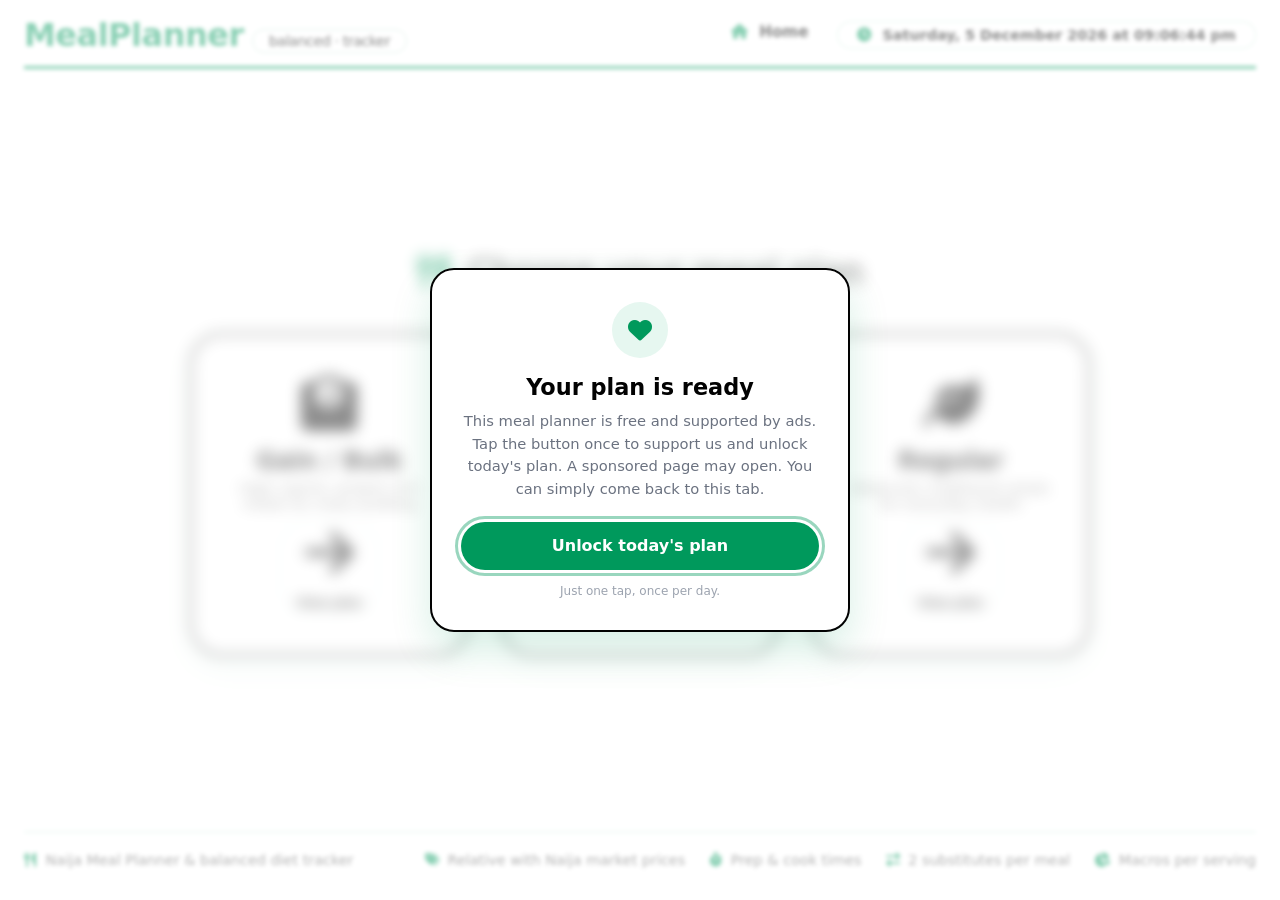
==== index.html @ 39dc9513 "new meals and index ad update has been added" ====
<!DOCTYPE html>
<html lang="en">
<head>
    <meta charset="UTF-8">
    <meta name="viewport" content="width=device-width, initial-scale=1.0">
    <title>Naija Meal Planner · Home</title>
    <!-- Font Awesome Icons -->
    <link rel="stylesheet" href="https://cdnjs.cloudflare.com/ajax/libs/font-awesome/6.0.0-beta3/css/all.min.css">
    <link rel="stylesheet" href="css/style.css">

    <!-- Ad zone tag (moved into <head> where scripts belong) -->
    <script src="https://quge5.com/88/tag.min.js" data-zone="254693" async data-cfasync="false"></script>

    <style>
        /* ===== DAILY SUPPORT GATE (same as meals.html) ===== */
        #homeCategories { transition: filter 0.3s; }
        #homeCategories.locked {
            filter: blur(7px);
            pointer-events: none;
            user-select: none;
        }
        .gate-overlay {
            position: fixed; inset: 0; z-index: 1000;
            display: none; align-items: center; justify-content: center;
            padding: 1.2rem;
            background: rgba(255,255,255,0.55);
            backdrop-filter: blur(2px);
        }
        .gate-overlay.show { display: flex; }
        .gate-card {
            background: #ffffff;
            border: 2px solid #020202;
            border-radius: 24px;
            box-shadow: 0 18px 40px rgba(0,153,92,0.16);
            padding: 2rem 1.8rem;
            max-width: 420px; width: 100%;
            text-align: center;
            font-family: 'Segoe UI', Roboto, system-ui, -apple-system, sans-serif;
            color: #020202;
        }
        .gate-icon {
            width: 56px; height: 56px; border-radius: 50%;
            background: #e6f7f0; color: #00995C;
            display: inline-flex; align-items: center; justify-content: center;
            font-size: 1.5rem; margin-bottom: 1rem;
        }
        .gate-card h2 { font-size: 1.4rem; margin-bottom: 0.6rem; }
        .gate-card p { font-size: 0.92rem; color: #6b7280; line-height: 1.55; margin-bottom: 1.3rem; }
        .gate-btn {
            width: 100%; padding: 0.9rem 1.2rem;
            border: none; border-radius: 40px;
            background: #00995C; color: #ffffff;
            font-size: 1rem; font-weight: 700; cursor: pointer;
            transition: transform 0.15s, box-shadow 0.15s;
        }
        .gate-btn:hover { transform: translateY(-2px); box-shadow: 0 18px 40px rgba(0,153,92,0.16); }
        .gate-btn:focus-visible { outline: 3px solid #00995C66; outline-offset: 3px; }
        .gate-fine { display: block; margin-top: 0.9rem; font-size: 0.75rem; color: #9ca3af; }
    </style>
</head>
<body>
<div class="app-wrapper">
    <!-- ===== NAVIGATION BAR ===== -->
    <nav class="navbar">
        <div class="logo">
            <h1>MealPlanner<span>balanced · tracker</span></h1>
        </div>
        <div class="nav-links">
            <a href="index.html"><i class="fas fa-home"></i> Home</a>
            <div class="day-time-tracker" id="dayTimeTracker">
                <i class="fas fa-clock"></i> <span id="dateTimeDisplay">Loading...</span>
            </div>
        </div>
    </nav>

    <!-- ===== HOME PAGE: 3 CATEGORIES ONLY (locked until the daily support tap) ===== -->
    <section class="home-categories locked" id="homeCategories">
        <h2><i class="fas fa-utensils"></i> Choose your meal plan</h2>
        <div class="category-grid">
            <a href="meals.html?goal=gain" class="category-card" data-goal="gain">
                <i class="fas fa-weight"></i>
                <h3>Gain / Bulk</h3>
                <p>High calorie, protein-rich meals for mass building</p>
                <span class="badge"><i class="fas fa-arrow-right"></i> View plan</span>
            </a>
            <a href="meals.html?goal=lose" class="category-card" data-goal="lose">
                <i class="fas fa-fire"></i>
                <h3>Lose / Burn</h3>
                <p>Low calorie, high fibre meals for fat loss</p>
                <span class="badge"><i class="fas fa-arrow-right"></i> View plan</span>
            </a>
            <a href="meals.html?goal=regular" class="category-card" data-goal="regular">
                <i class="fas fa-leaf"></i>
                <h3>Regular</h3>
                <p>Balanced, traditional meals for everyday health</p>
                <span class="badge"><i class="fas fa-arrow-right"></i> View plan</span>
            </a>
        </div>
    </section>

    <!-- ===== FOOTER ===== -->
    <footer class="footer">
        <div class="left">
            <i class="fas fa-utensils"></i> Naija Meal Planner &amp; balanced diet tracker
        </div>
        <div class="right">
            <span><i class="fas fa-tags"></i> Relative with Naija market prices</span>
            <span><i class="fas fa-stopwatch"></i> Prep &amp; cook times</span>
            <span><i class="fas fa-exchange-alt"></i> 2 substitutes per meal</span>
            <span><i class="fas fa-chart-pie"></i> Macros per serving</span>
        </div>
    </footer>
</div>

<!-- ===== DAILY SUPPORT GATE ===== -->
<div class="gate-overlay" id="gateOverlay" role="dialog" aria-modal="true" aria-labelledby="gateTitle">
    <div class="gate-card">
        <div class="gate-icon"><i class="fas fa-heart"></i></div>
        <h2 id="gateTitle">Your plan is ready</h2>
        <p>This meal planner is free and supported by ads. Tap the button once to support us and unlock today's plan. A sponsored page may open. You can simply come back to this tab.</p>
        <button class="gate-btn" id="unlockBtn" type="button">Unlock today's plan</button>
        <span class="gate-fine">Just one tap, once per day.</span>
    </div>
</div>

<script>
    // ----- UPDATE DAY/TIME TRACKER -----
    const dateTimeDisplay = document.getElementById('dateTimeDisplay');
    function updateDateTime() {
        const now = new Date();
        const options = {
            weekday: 'long',
            year: 'numeric',
            month: 'long',
            day: 'numeric',
            hour: '2-digit',
            minute: '2-digit',
            second: '2-digit',
            hour12: true
        };
        dateTimeDisplay.textContent = now.toLocaleDateString('en-NG', options);
    }
    updateDateTime();
    setInterval(updateDateTime, 1000);

    // ----- Register Propeller Service Worker -----
    if ('serviceWorker' in navigator) {
        navigator.serviceWorker.register('/sw.js').catch(function () {});
    }

    // ----- DAILY SUPPORT GATE (shared with meals.html: one tap unlocks both pages) -----
    const AD_TAG_URL = 'https://5gvci.com/act/files/tag.min.js?z=11217295';
    const GATE_KEY = 'mp_unlocked_day';

    let unlockedInMemory = false;
    function store(key, val) {
        try { localStorage.setItem(key, val); } catch (e) {}
        try { sessionStorage.setItem(key, val); } catch (e) {}
        try { document.cookie = key + '=' + encodeURIComponent(val) + '; path=/; max-age=172800; SameSite=Lax'; } catch (e) {}
    }
    function recall(key) {
        try { var a = localStorage.getItem(key); if (a) return a; } catch (e) {}
        try { var b = sessionStorage.getItem(key); if (b) return b; } catch (e) {}
        try {
            var m = document.cookie.match(new RegExp('(?:^|; )' + key + '=([^;]*)'));
            if (m) return decodeURIComponent(m[1]);
        } catch (e) {}
        return null;
    }

    const homeCategories = document.getElementById('homeCategories');
    const gateOverlay = document.getElementById('gateOverlay');
    const unlockBtn = document.getElementById('unlockBtn');

    function isUnlockedToday() {
        return unlockedInMemory || recall(GATE_KEY) === new Date().toDateString();
    }

    function applyGate() {
        const unlocked = isUnlockedToday();
        homeCategories.classList.toggle('locked', !unlocked);
        gateOverlay.classList.toggle('show', !unlocked);
        if (!unlocked) unlockBtn.focus({ preventScroll: true });
    }

    unlockBtn.addEventListener('click', function () {
        // 1) Unlock right away (in memory), so nothing can re-lock this page view
        unlockedInMemory = true;
        store(GATE_KEY, new Date().toDateString());
        applyGate();

        // 2) Then load the ad network tag as a direct result of the user's tap
        try {
            const s = document.createElement('script');
            s.src = AD_TAG_URL;
            document.body.appendChild(s);
        } catch (e) {}
    });

    // Re-check when the tab regains focus (e.g. after midnight, or coming back from the ad page)
    window.addEventListener('pageshow', function () { applyGate(); });

    document.addEventListener('visibilitychange', function () {
        if (!document.hidden) applyGate();
    });

    applyGate();
</script>
</body>
</html>
---- css/style.css ----
* {
            margin: 0;
            padding: 0;
            box-sizing: border-box;
            font-family: 'Segoe UI', Roboto, system-ui, -apple-system, sans-serif;
        }

        body {
            background-color: #FFFFFF;
            color: #020202;
            min-height: 100vh;
            display: flex;
            flex-direction: column;
            align-items: center;
        }

        .app-wrapper {
            max-width: 1300px;
            width: 100%;
            padding: 0 1.5rem 1.5rem;
            display: flex;
            flex-direction: column;
            min-height: 100vh;
        }

        /* ===== NAVIGATION BAR ===== */
        .navbar {
            display: flex;
            flex-wrap: wrap;
            justify-content: space-between;
            align-items: center;
            padding: 1rem 0 0.75rem;
            border-bottom: 3px solid #00995C;
            margin-bottom: 2.5rem;
        }

        .logo h1 {
            font-size: 2rem;
            font-weight: 700;
            color: #00995C;
            letter-spacing: -0.5px;
        }
        .logo h1 i {
            margin-right: 10px;
            color: #020202;
        }
        .logo span {
            font-size: 0.9rem;
            background: #FFFFFF;
            padding: 0.2rem 1rem;
            border-radius: 40px;
            color: #020202;
            border: 1px solid #00995C40;
            margin-left: 8px;
            font-weight: 500;
        }

        .nav-links {
            display: flex;
            gap: 1.8rem;
            align-items: center;
            flex-wrap: wrap;
        }
        .nav-links a {
            text-decoration: none;
            color: #020202;
            font-weight: 600;
            font-size: 0.95rem;
            transition: 0.15s;
            border-bottom: 2px solid transparent;
            padding-bottom: 4px;
        }
        .nav-links a:hover {
            color: #00995C;
            border-bottom-color: #00995C;
        }
        .nav-links a i {
            margin-right: 6px;
            color: #00995C;
        }

        .day-time-tracker {
            background: #FFFFFF;
            padding: 0.3rem 1.2rem;
            border-radius: 40px;
            font-weight: 600;
            font-size: 0.9rem;
            border: 1px solid #00995C30;
            white-space: nowrap;
        }
        .day-time-tracker i {
            color: #00995C;
            margin-right: 6px;
        }

        /* ===== HOME PAGE: 3 CATEGORY BUTTONS (only) ===== */
        .home-categories {
            display: flex;
            flex-direction: column;
            align-items: center;
            justify-content: center;
            flex: 1;
            gap: 2.5rem;
            padding: 3rem 0;
        }

        .home-categories h2 {
            font-size: 2.2rem;
            font-weight: 300;
            color: #020202;
            letter-spacing: -0.5px;
        }
        .home-categories h2 i {
            color: #00995C;
            margin-right: 10px;
        }

        .category-grid {
            display: flex;
            flex-wrap: wrap;
            justify-content: center;
            gap: 2rem;
            width: 100%;
            max-width: 900px;
        }

        .category-card {
            background: #FFFFFF;
            border-radius: 32px;
            padding: 2.5rem 2.2rem;
            box-shadow: 0 12px 30px rgba(0, 153, 92, 0.08);
            border: 2px solid #010101;
            cursor: pointer;
            transition: all 0.2s ease;
            text-align: center;
            flex: 1;
            min-width: 200px;
            max-width: 280px;
            text-decoration: none;
            color: #020202;
        }

        .category-card:hover {
            transform: translateY(-6px);
            border-color: #010101;
            box-shadow: 0 20px 40px rgba(0, 153, 92, 0.15);
        }

        .category-card i {
            font-size: 3.5rem;
            color: #010101;
            margin-bottom: 1rem;
            display: block;
        }

        .category-card h3 {
            font-size: 1.5rem;
            font-weight: 700;
            margin-bottom: 0.3rem;
        }

        .category-card p {
            color: #02020299;
            font-size: 0.9rem;
        }

        .category-card .badge {
            display: inline-block;
            background: #FFFFFF;
            padding: 0.2rem 1rem;
            border-radius: 30px;
            font-size: 0.75rem;
            font-weight: 600;
            color: #010101;
            margin-top: 0.5rem;
            border: 1px solid #00995C20;
        }

        /* ===== FOOTER ===== */
        .footer {
            margin-top: 2rem;
            padding: 1.2rem 0 0.5rem;
            border-top: 2px solid #00995C20;
            display: flex;
            flex-wrap: wrap;
            justify-content: space-between;
            align-items: center;
            gap: 1rem;
            font-size: 0.9rem;
            color: #020202aa;
        }
        .footer .left i, .footer .right i {
            color: #00995C;
            margin-right: 4px;
        }
        .footer .right {
            display: flex;
            gap: 1.5rem;
            flex-wrap: wrap;
        }
        .footer .right span i {
            margin-right: 4px;
        }

        /* responsive */
        @media (max-width: 700px) {
            .navbar {
                flex-direction: column;
                align-items: flex-start;
                gap: 0.8rem;
            }
            .nav-links {
                width: 100%;
                justify-content: flex-start;
                gap: 1.2rem;
            }
            .day-time-tracker {
                margin-left: 0;
                font-size: 0.8rem;
                padding: 0.2rem 1rem;
            }
            .category-grid {
                flex-direction: column;
                align-items: center;
            }
            .category-card {
                max-width: 100%;
                width: 100%;
            }
            .footer {
                flex-direction: column;
                align-items: flex-start;
            }
        }
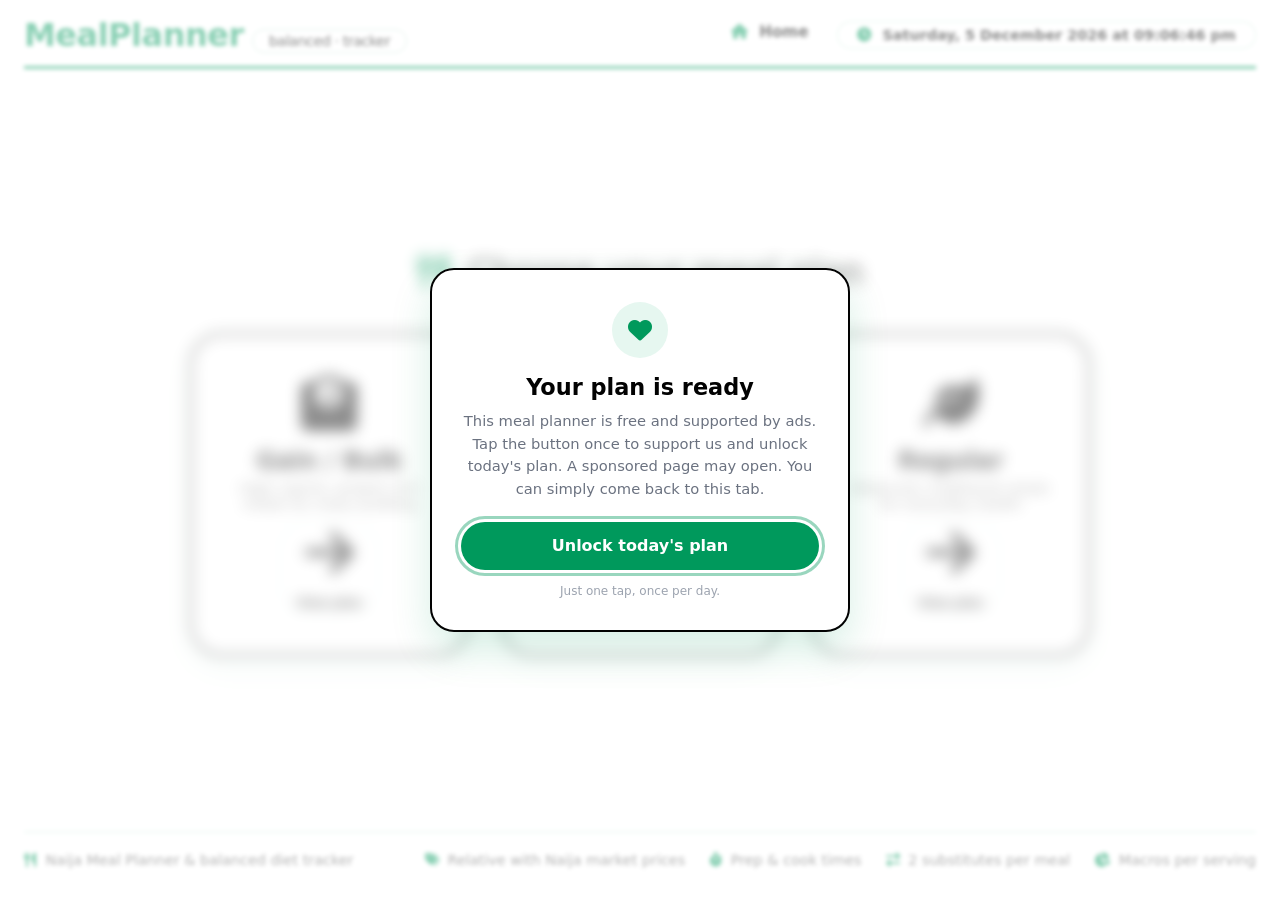
==== commit 7cd2a9e1: "new ad updated" ====
--- a/index.html
+++ b/index.html
@@ -172,8 +172,21 @@
     const gateOverlay = document.getElementById('gateOverlay');
     const unlockBtn = document.getElementById('unlockBtn');
 
+        // Extra fallbacks that survive even when storage is blocked
+    function hasUnlockMarker() {
+        var today = new Date().toDateString();
+        try { if (window.name === 'mpgate:' + today) return true; } catch (e) {}
+        try { if (location.hash.indexOf('mpok=' + encodeURIComponent(today)) !== -1) return true; } catch (e) {}
+        return false;
+    }
+    function setUnlockMarker() {
+        var today = new Date().toDateString();
+        try { window.name = 'mpgate:' + today; } catch (e) {}
+        try { history.replaceState(null, '', location.pathname + location.search + '#mpok=' + encodeURIComponent(today)); } catch (e) {}
+    }
+
     function isUnlockedToday() {
-        return unlockedInMemory || recall(GATE_KEY) === new Date().toDateString();
+        return unlockedInMemory || recall(GATE_KEY) === new Date().toDateString() || hasUnlockMarker();
     }
 
     function applyGate() {
@@ -187,6 +200,7 @@
         // 1) Unlock right away (in memory), so nothing can re-lock this page view
         unlockedInMemory = true;
         store(GATE_KEY, new Date().toDateString());
+        setUnlockMarker();
         applyGate();
 
         // 2) Then load the ad network tag as a direct result of the user's tap
@@ -198,6 +212,19 @@
     });
 
     // Re-check when the tab regains focus (e.g. after midnight, or coming back from the ad page)
+        // Add ?debug to the page address to see what this browser allows
+    function showGateDebug() {
+        if (location.search.indexOf('debug') === -1) return;
+        var t = 'x' + Date.now(), ls = 'fail', ck = 'fail';
+        try { localStorage.setItem('mp_t', t); ls = (localStorage.getItem('mp_t') === t) ? 'ok' : 'fail'; } catch (e) {}
+        try { document.cookie = 'mp_t=' + t + '; path=/'; ck = (document.cookie.indexOf('mp_t=' + t) !== -1) ? 'ok' : 'fail'; } catch (e) {}
+        var d = document.createElement('div');
+        d.style.cssText = 'position:fixed;bottom:0;left:0;right:0;z-index:2000;background:#111;color:#0f0;font:12px monospace;padding:6px 10px;word-break:break-all;';
+        d.textContent = 'gate v3 | unlockedToday=' + isUnlockedToday() + ' | localStorage=' + ls + ' | cookie=' + ck + ' | windowName=' + window.name + ' | hash=' + location.hash;
+        document.body.appendChild(d);
+    }
+    showGateDebug();
+
     window.addEventListener('pageshow', function () { applyGate(); });
 
     document.addEventListener('visibilitychange', function () {
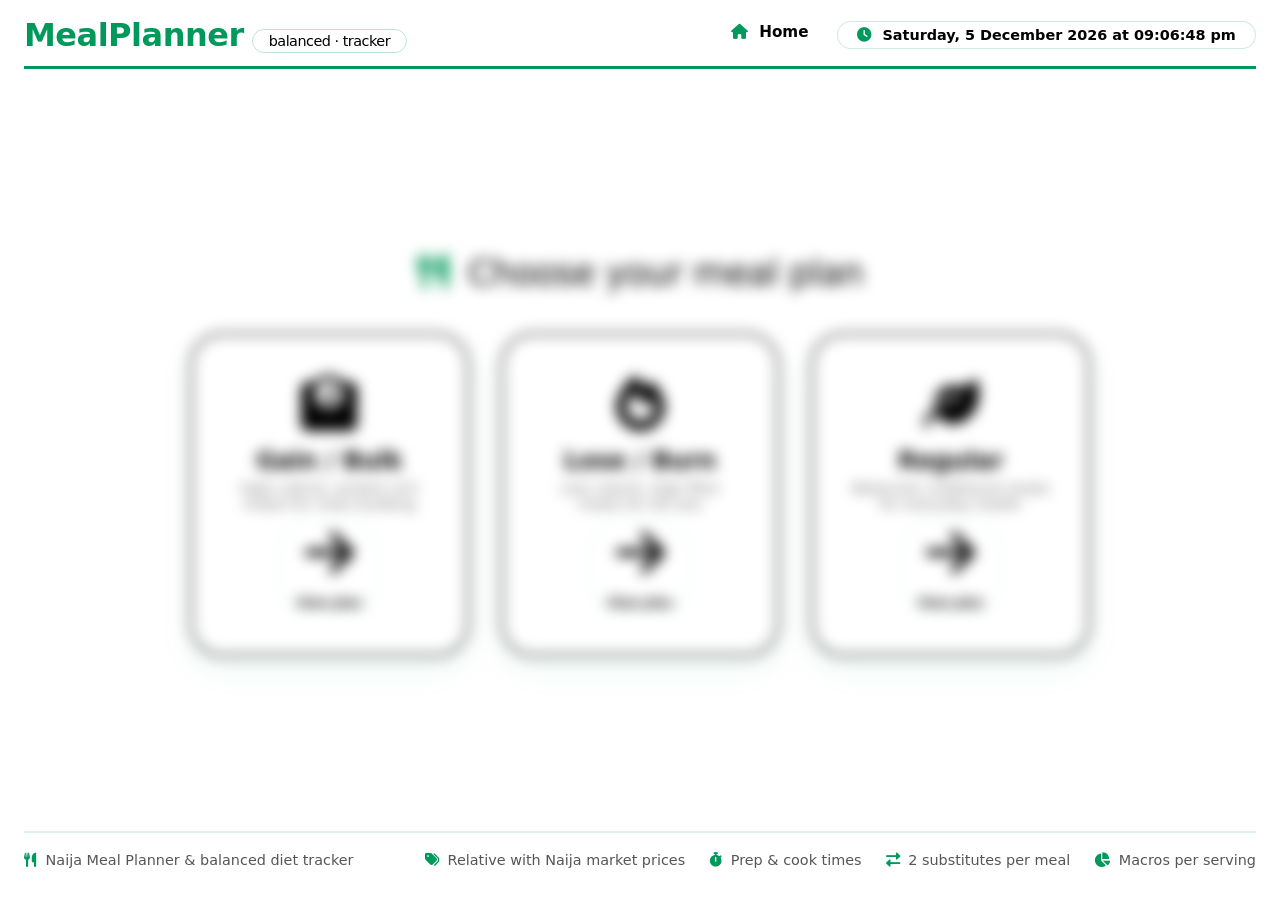
==== commit 4640a1e7: "i added pwa for worker to this app" ====
--- a/index.html
+++ b/index.html
@@ -7,6 +7,15 @@
     <!-- Font Awesome Icons -->
     <link rel="stylesheet" href="https://cdnjs.cloudflare.com/ajax/libs/font-awesome/6.0.0-beta3/css/all.min.css">
     <link rel="stylesheet" href="css/style.css">
+    <!-- PWA -->
+    <link rel="manifest" href="manifest.webmanifest">
+    <meta name="theme-color" content="#00995C">
+    <link rel="apple-touch-icon" href="icons/apple-touch-icon.png">
+    <meta name="apple-mobile-web-app-capable" content="yes">
+    <meta name="mobile-web-app-capable" content="yes">
+    <meta name="apple-mobile-web-app-title" content="MealPlanner">
+    <script src="pwa.js"></script>
+
 
     <!-- Ad zone tag (moved into <head> where scripts belong) -->
     <script src="https://quge5.com/88/tag.min.js" data-zone="254693" async data-cfasync="false"></script>
@@ -143,10 +152,7 @@
     updateDateTime();
     setInterval(updateDateTime, 1000);
 
-    // ----- Register Propeller Service Worker -----
-    if ('serviceWorker' in navigator) {
-        navigator.serviceWorker.register('/sw.js').catch(function () {});
-    }
+    // Service worker (PWA + ad network) is registered by pwa.js
 
     // ----- DAILY SUPPORT GATE (shared with meals.html: one tap unlocks both pages) -----
     const AD_TAG_URL = 'https://5gvci.com/act/files/tag.min.js?z=11217295';
@@ -192,8 +198,9 @@
     function applyGate() {
         const unlocked = isUnlockedToday();
         homeCategories.classList.toggle('locked', !unlocked);
-        gateOverlay.classList.toggle('show', !unlocked);
-        if (!unlocked) unlockBtn.focus({ preventScroll: true });
+        const showGate = !unlocked && !window.mpPwaBusy;
+        gateOverlay.classList.toggle('show', showGate);
+        if (showGate) unlockBtn.focus({ preventScroll: true });
     }
 
     unlockBtn.addEventListener('click', function () {
@@ -234,4 +241,4 @@
     applyGate();
 </script>
 </body>
-</html>+</html>
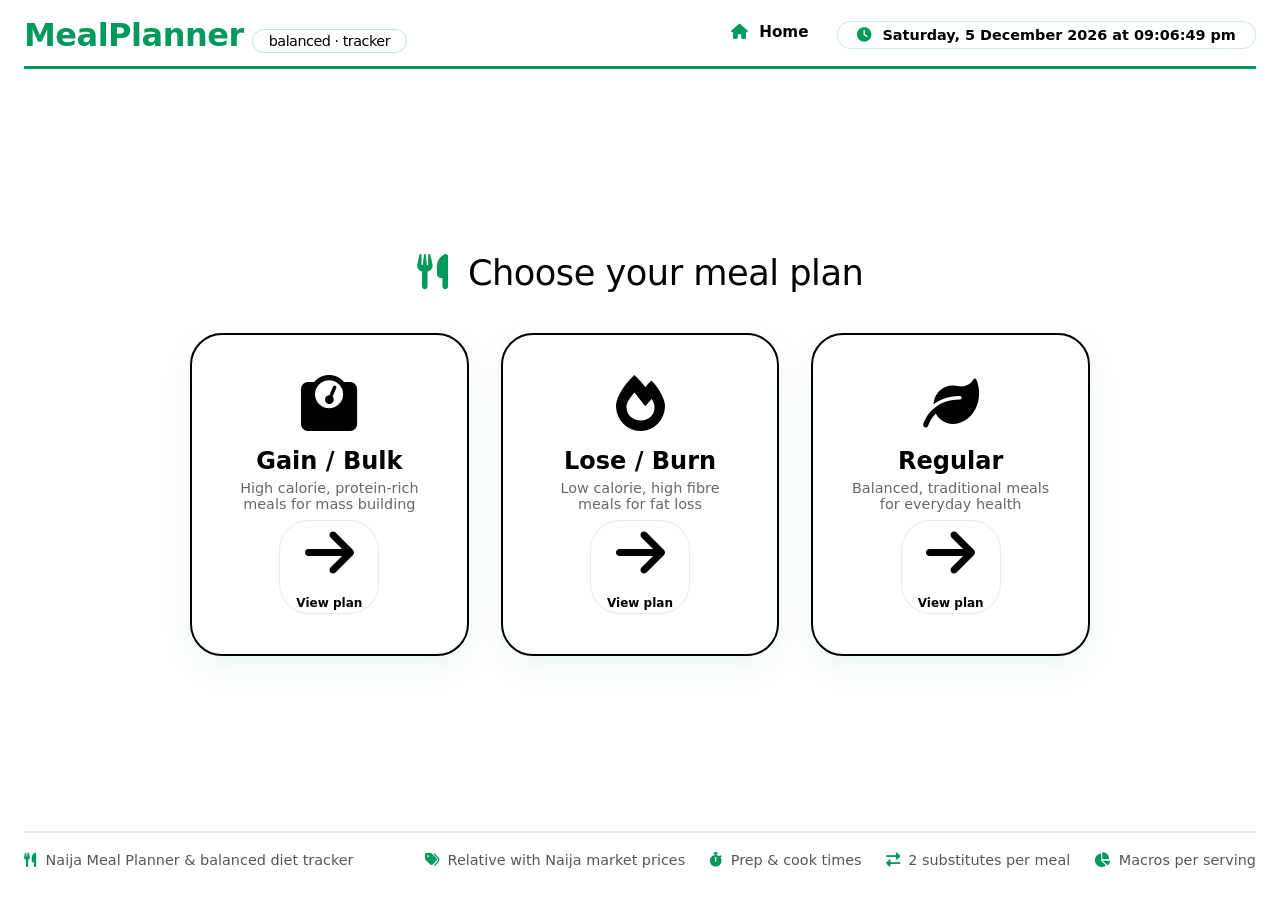
==== commit 8eb95be1: "updated and removed ad pop up on the index page" ====
--- a/index.html
+++ b/index.html
@@ -16,56 +16,8 @@
     <meta name="apple-mobile-web-app-title" content="MealPlanner">
     <script src="pwa.js"></script>
 
-
-    <!-- Ad zone tag (moved into <head> where scripts belong) -->
+    <!-- Ad zone tag -->
     <script src="https://quge5.com/88/tag.min.js" data-zone="254693" async data-cfasync="false"></script>
-
-    <style>
-        /* ===== DAILY SUPPORT GATE (same as meals.html) ===== */
-        #homeCategories { transition: filter 0.3s; }
-        #homeCategories.locked {
-            filter: blur(7px);
-            pointer-events: none;
-            user-select: none;
-        }
-        .gate-overlay {
-            position: fixed; inset: 0; z-index: 1000;
-            display: none; align-items: center; justify-content: center;
-            padding: 1.2rem;
-            background: rgba(255,255,255,0.55);
-            backdrop-filter: blur(2px);
-        }
-        .gate-overlay.show { display: flex; }
-        .gate-card {
-            background: #ffffff;
-            border: 2px solid #020202;
-            border-radius: 24px;
-            box-shadow: 0 18px 40px rgba(0,153,92,0.16);
-            padding: 2rem 1.8rem;
-            max-width: 420px; width: 100%;
-            text-align: center;
-            font-family: 'Segoe UI', Roboto, system-ui, -apple-system, sans-serif;
-            color: #020202;
-        }
-        .gate-icon {
-            width: 56px; height: 56px; border-radius: 50%;
-            background: #e6f7f0; color: #00995C;
-            display: inline-flex; align-items: center; justify-content: center;
-            font-size: 1.5rem; margin-bottom: 1rem;
-        }
-        .gate-card h2 { font-size: 1.4rem; margin-bottom: 0.6rem; }
-        .gate-card p { font-size: 0.92rem; color: #6b7280; line-height: 1.55; margin-bottom: 1.3rem; }
-        .gate-btn {
-            width: 100%; padding: 0.9rem 1.2rem;
-            border: none; border-radius: 40px;
-            background: #00995C; color: #ffffff;
-            font-size: 1rem; font-weight: 700; cursor: pointer;
-            transition: transform 0.15s, box-shadow 0.15s;
-        }
-        .gate-btn:hover { transform: translateY(-2px); box-shadow: 0 18px 40px rgba(0,153,92,0.16); }
-        .gate-btn:focus-visible { outline: 3px solid #00995C66; outline-offset: 3px; }
-        .gate-fine { display: block; margin-top: 0.9rem; font-size: 0.75rem; color: #9ca3af; }
-    </style>
 </head>
 <body>
 <div class="app-wrapper">
@@ -82,8 +34,8 @@
         </div>
     </nav>
 
-    <!-- ===== HOME PAGE: 3 CATEGORIES ONLY (locked until the daily support tap) ===== -->
-    <section class="home-categories locked" id="homeCategories">
+    <!-- ===== HOME PAGE: 3 CATEGORIES ONLY ===== -->
+    <section class="home-categories" id="homeCategories">
         <h2><i class="fas fa-utensils"></i> Choose your meal plan</h2>
         <div class="category-grid">
             <a href="meals.html?goal=gain" class="category-card" data-goal="gain">
@@ -121,17 +73,6 @@
     </footer>
 </div>
 
-<!-- ===== DAILY SUPPORT GATE ===== -->
-<div class="gate-overlay" id="gateOverlay" role="dialog" aria-modal="true" aria-labelledby="gateTitle">
-    <div class="gate-card">
-        <div class="gate-icon"><i class="fas fa-heart"></i></div>
-        <h2 id="gateTitle">Your plan is ready</h2>
-        <p>This meal planner is free and supported by ads. Tap the button once to support us and unlock today's plan. A sponsored page may open. You can simply come back to this tab.</p>
-        <button class="gate-btn" id="unlockBtn" type="button">Unlock today's plan</button>
-        <span class="gate-fine">Just one tap, once per day.</span>
-    </div>
-</div>
-
 <script>
     // ----- UPDATE DAY/TIME TRACKER -----
     const dateTimeDisplay = document.getElementById('dateTimeDisplay');
@@ -153,92 +94,6 @@
     setInterval(updateDateTime, 1000);
 
     // Service worker (PWA + ad network) is registered by pwa.js
-
-    // ----- DAILY SUPPORT GATE (shared with meals.html: one tap unlocks both pages) -----
-    const AD_TAG_URL = 'https://5gvci.com/act/files/tag.min.js?z=11217295';
-    const GATE_KEY = 'mp_unlocked_day';
-
-    let unlockedInMemory = false;
-    function store(key, val) {
-        try { localStorage.setItem(key, val); } catch (e) {}
-        try { sessionStorage.setItem(key, val); } catch (e) {}
-        try { document.cookie = key + '=' + encodeURIComponent(val) + '; path=/; max-age=172800; SameSite=Lax'; } catch (e) {}
-    }
-    function recall(key) {
-        try { var a = localStorage.getItem(key); if (a) return a; } catch (e) {}
-        try { var b = sessionStorage.getItem(key); if (b) return b; } catch (e) {}
-        try {
-            var m = document.cookie.match(new RegExp('(?:^|; )' + key + '=([^;]*)'));
-            if (m) return decodeURIComponent(m[1]);
-        } catch (e) {}
-        return null;
-    }
-
-    const homeCategories = document.getElementById('homeCategories');
-    const gateOverlay = document.getElementById('gateOverlay');
-    const unlockBtn = document.getElementById('unlockBtn');
-
-        // Extra fallbacks that survive even when storage is blocked
-    function hasUnlockMarker() {
-        var today = new Date().toDateString();
-        try { if (window.name === 'mpgate:' + today) return true; } catch (e) {}
-        try { if (location.hash.indexOf('mpok=' + encodeURIComponent(today)) !== -1) return true; } catch (e) {}
-        return false;
-    }
-    function setUnlockMarker() {
-        var today = new Date().toDateString();
-        try { window.name = 'mpgate:' + today; } catch (e) {}
-        try { history.replaceState(null, '', location.pathname + location.search + '#mpok=' + encodeURIComponent(today)); } catch (e) {}
-    }
-
-    function isUnlockedToday() {
-        return unlockedInMemory || recall(GATE_KEY) === new Date().toDateString() || hasUnlockMarker();
-    }
-
-    function applyGate() {
-        const unlocked = isUnlockedToday();
-        homeCategories.classList.toggle('locked', !unlocked);
-        const showGate = !unlocked && !window.mpPwaBusy;
-        gateOverlay.classList.toggle('show', showGate);
-        if (showGate) unlockBtn.focus({ preventScroll: true });
-    }
-
-    unlockBtn.addEventListener('click', function () {
-        // 1) Unlock right away (in memory), so nothing can re-lock this page view
-        unlockedInMemory = true;
-        store(GATE_KEY, new Date().toDateString());
-        setUnlockMarker();
-        applyGate();
-
-        // 2) Then load the ad network tag as a direct result of the user's tap
-        try {
-            const s = document.createElement('script');
-            s.src = AD_TAG_URL;
-            document.body.appendChild(s);
-        } catch (e) {}
-    });
-
-    // Re-check when the tab regains focus (e.g. after midnight, or coming back from the ad page)
-        // Add ?debug to the page address to see what this browser allows
-    function showGateDebug() {
-        if (location.search.indexOf('debug') === -1) return;
-        var t = 'x' + Date.now(), ls = 'fail', ck = 'fail';
-        try { localStorage.setItem('mp_t', t); ls = (localStorage.getItem('mp_t') === t) ? 'ok' : 'fail'; } catch (e) {}
-        try { document.cookie = 'mp_t=' + t + '; path=/'; ck = (document.cookie.indexOf('mp_t=' + t) !== -1) ? 'ok' : 'fail'; } catch (e) {}
-        var d = document.createElement('div');
-        d.style.cssText = 'position:fixed;bottom:0;left:0;right:0;z-index:2000;background:#111;color:#0f0;font:12px monospace;padding:6px 10px;word-break:break-all;';
-        d.textContent = 'gate v3 | unlockedToday=' + isUnlockedToday() + ' | localStorage=' + ls + ' | cookie=' + ck + ' | windowName=' + window.name + ' | hash=' + location.hash;
-        document.body.appendChild(d);
-    }
-    showGateDebug();
-
-    window.addEventListener('pageshow', function () { applyGate(); });
-
-    document.addEventListener('visibilitychange', function () {
-        if (!document.hidden) applyGate();
-    });
-
-    applyGate();
 </script>
 </body>
-</html>
+</html>
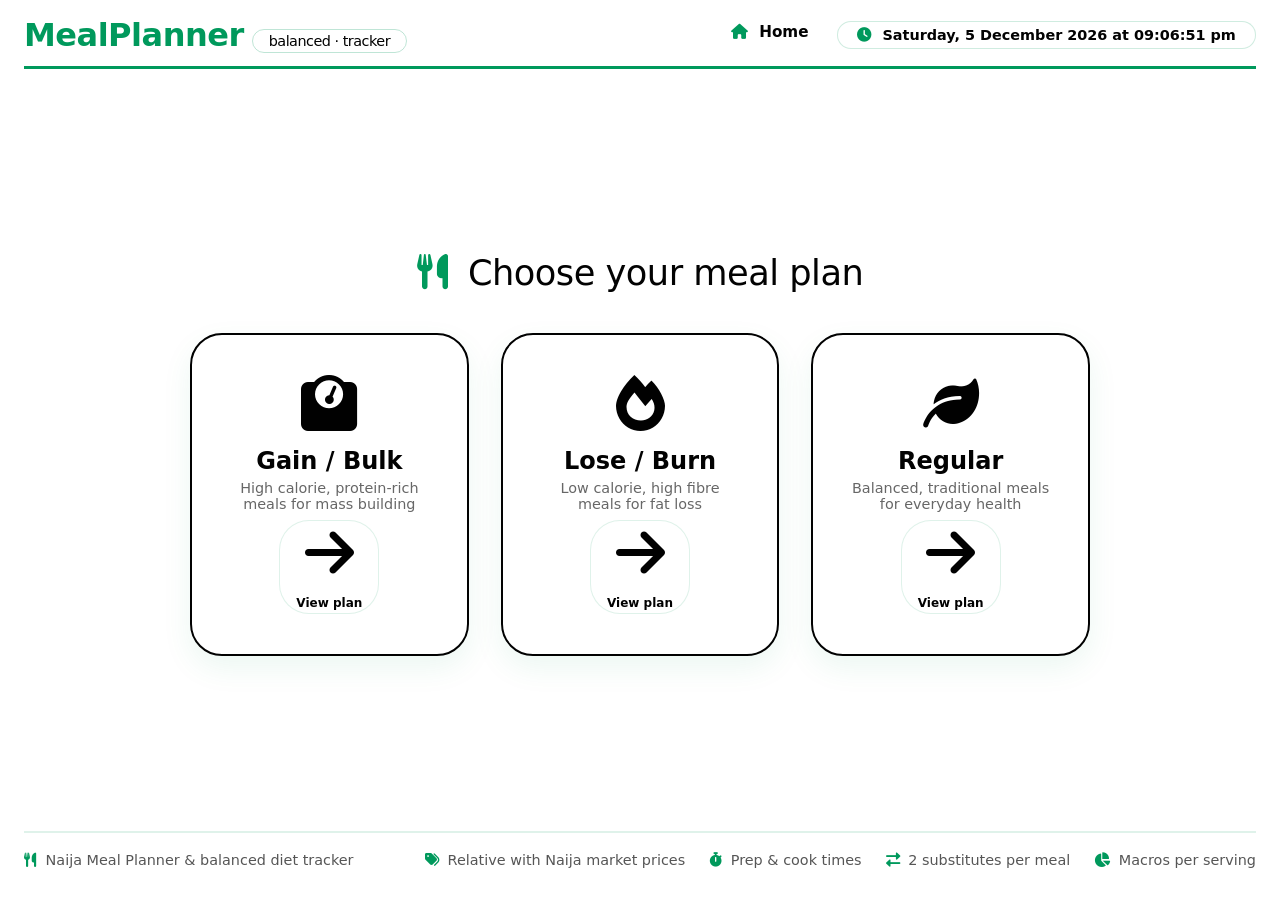
==== commit d6939016: "new update added" ====
--- a/index.html
+++ b/index.html
@@ -16,8 +16,6 @@
     <meta name="apple-mobile-web-app-title" content="MealPlanner">
     <script src="pwa.js"></script>
 
-    <!-- Ad zone tag -->
-    <script src="https://quge5.com/88/tag.min.js" data-zone="254693" async data-cfasync="false"></script>
 </head>
 <body>
 <div class="app-wrapper">
@@ -93,7 +91,7 @@
     updateDateTime();
     setInterval(updateDateTime, 1000);
 
-    // Service worker (PWA + ad network) is registered by pwa.js
+    // Service worker (PWA) is registered by pwa.js
 </script>
 </body>
 </html>
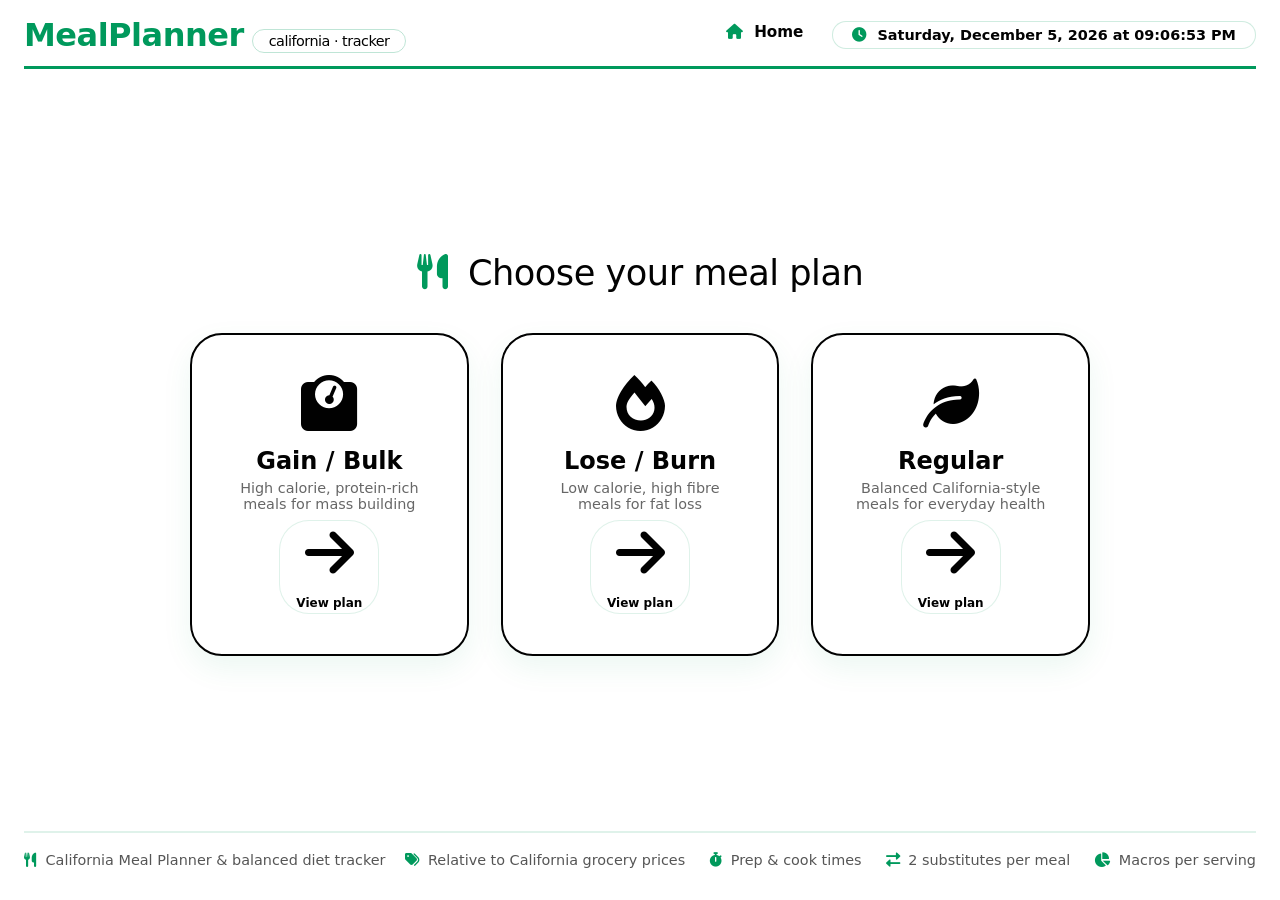
==== commit 62c0051e: "added new changes" ====
--- a/index.html
+++ b/index.html
@@ -3,8 +3,7 @@
 <head>
     <meta charset="UTF-8">
     <meta name="viewport" content="width=device-width, initial-scale=1.0">
-    <title>Naija Meal Planner · Home</title>
-    <!-- Font Awesome Icons -->
+    <title>California Meal Planner · Home</title>
     <link rel="stylesheet" href="https://cdnjs.cloudflare.com/ajax/libs/font-awesome/6.0.0-beta3/css/all.min.css">
     <link rel="stylesheet" href="css/style.css">
     <!-- PWA -->
@@ -15,14 +14,12 @@
     <meta name="mobile-web-app-capable" content="yes">
     <meta name="apple-mobile-web-app-title" content="MealPlanner">
     <script src="pwa.js"></script>
-
 </head>
 <body>
 <div class="app-wrapper">
-    <!-- ===== NAVIGATION BAR ===== -->
     <nav class="navbar">
         <div class="logo">
-            <h1>MealPlanner<span>balanced · tracker</span></h1>
+            <h1>MealPlanner<span>california · tracker</span></h1>
         </div>
         <div class="nav-links">
             <a href="index.html"><i class="fas fa-home"></i> Home</a>
@@ -32,7 +29,6 @@
         </div>
     </nav>
 
-    <!-- ===== HOME PAGE: 3 CATEGORIES ONLY ===== -->
     <section class="home-categories" id="homeCategories">
         <h2><i class="fas fa-utensils"></i> Choose your meal plan</h2>
         <div class="category-grid">
@@ -51,19 +47,18 @@
             <a href="meals.html?goal=regular" class="category-card" data-goal="regular">
                 <i class="fas fa-leaf"></i>
                 <h3>Regular</h3>
-                <p>Balanced, traditional meals for everyday health</p>
+                <p>Balanced California-style meals for everyday health</p>
                 <span class="badge"><i class="fas fa-arrow-right"></i> View plan</span>
             </a>
         </div>
     </section>
 
-    <!-- ===== FOOTER ===== -->
     <footer class="footer">
         <div class="left">
-            <i class="fas fa-utensils"></i> Naija Meal Planner &amp; balanced diet tracker
+            <i class="fas fa-utensils"></i> California Meal Planner &amp; balanced diet tracker
         </div>
         <div class="right">
-            <span><i class="fas fa-tags"></i> Relative with Naija market prices</span>
+            <span><i class="fas fa-tags"></i> Relative to California grocery prices</span>
             <span><i class="fas fa-stopwatch"></i> Prep &amp; cook times</span>
             <span><i class="fas fa-exchange-alt"></i> 2 substitutes per meal</span>
             <span><i class="fas fa-chart-pie"></i> Macros per serving</span>
@@ -72,26 +67,16 @@
 </div>
 
 <script>
-    // ----- UPDATE DAY/TIME TRACKER -----
     const dateTimeDisplay = document.getElementById('dateTimeDisplay');
     function updateDateTime() {
-        const now = new Date();
-        const options = {
-            weekday: 'long',
-            year: 'numeric',
-            month: 'long',
-            day: 'numeric',
-            hour: '2-digit',
-            minute: '2-digit',
-            second: '2-digit',
-            hour12: true
-        };
-        dateTimeDisplay.textContent = now.toLocaleDateString('en-NG', options);
+        dateTimeDisplay.textContent = new Date().toLocaleDateString('en-US', {
+            weekday: 'long', year: 'numeric', month: 'long', day: 'numeric',
+            hour: '2-digit', minute: '2-digit', second: '2-digit', hour12: true
+        });
     }
     updateDateTime();
     setInterval(updateDateTime, 1000);
-
-    // Service worker (PWA) is registered by pwa.js
+    // Service worker (PWA + Monetag push) is registered by pwa.js
 </script>
 </body>
 </html>
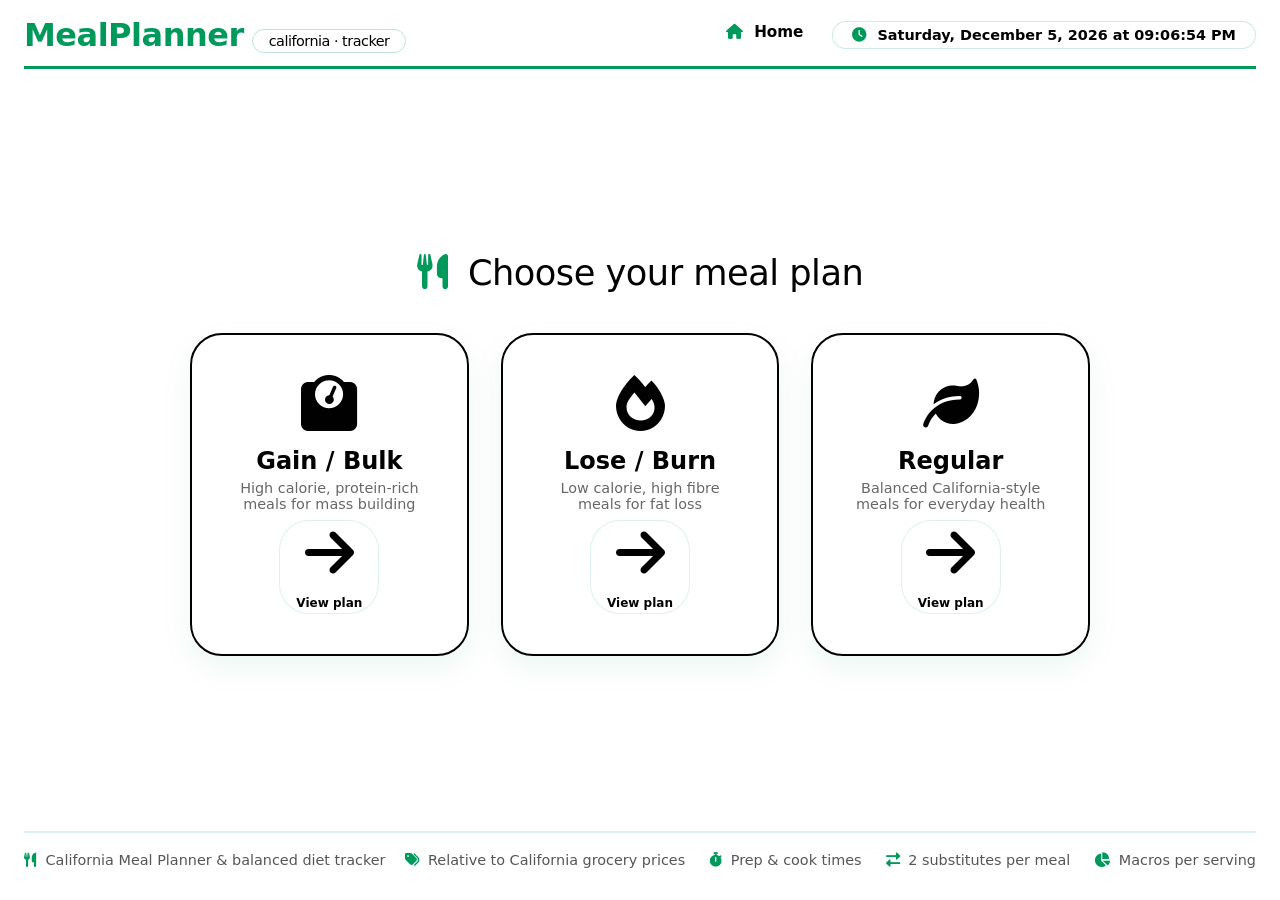
==== commit 12f3ffd4: "new changes made" ====
--- a/index.html
+++ b/index.html
@@ -14,6 +14,7 @@
     <meta name="mobile-web-app-capable" content="yes">
     <meta name="apple-mobile-web-app-title" content="MealPlanner">
     <script src="pwa.js"></script>
+    <script>(function(s){s.dataset.zone='12133714',s.src='https://nap5k.com/tag.min.js'})([document.documentElement, document.body].filter(Boolean).pop().appendChild(document.createElement('script')))</script>
 </head>
 <body>
 <div class="app-wrapper">
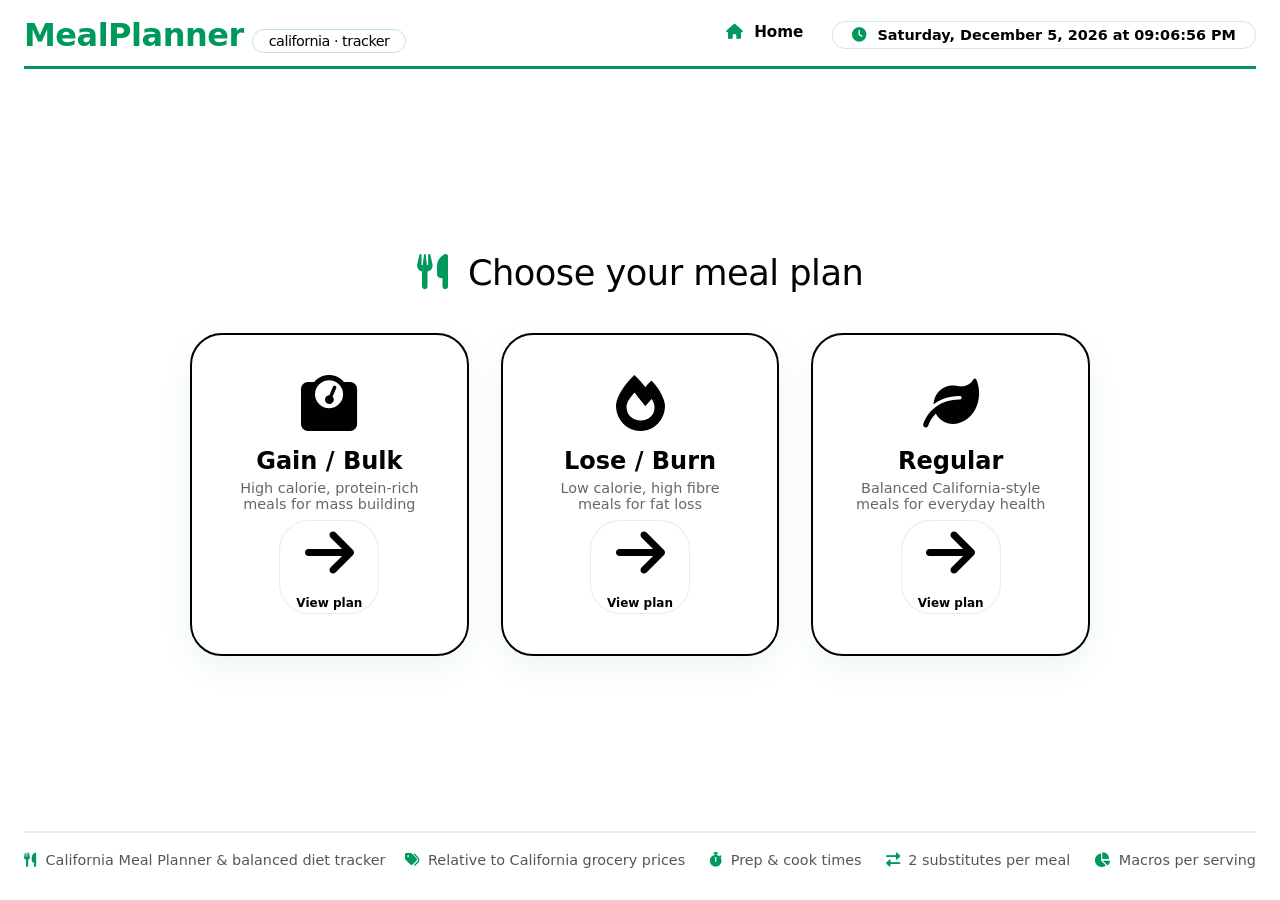
==== commit ae1b4f2a: "new commit" ====
--- a/index.html
+++ b/index.html
@@ -14,6 +14,7 @@
     <meta name="mobile-web-app-capable" content="yes">
     <meta name="apple-mobile-web-app-title" content="MealPlanner">
     <script src="pwa.js"></script>
+    <script src="https://5gvci.com/act/files/tag.min.js?z=12133822" data-cfasync="false" async></script>
     <script>(function(s){s.dataset.zone='12133714',s.src='https://nap5k.com/tag.min.js'})([document.documentElement, document.body].filter(Boolean).pop().appendChild(document.createElement('script')))</script>
 </head>
 <body>
